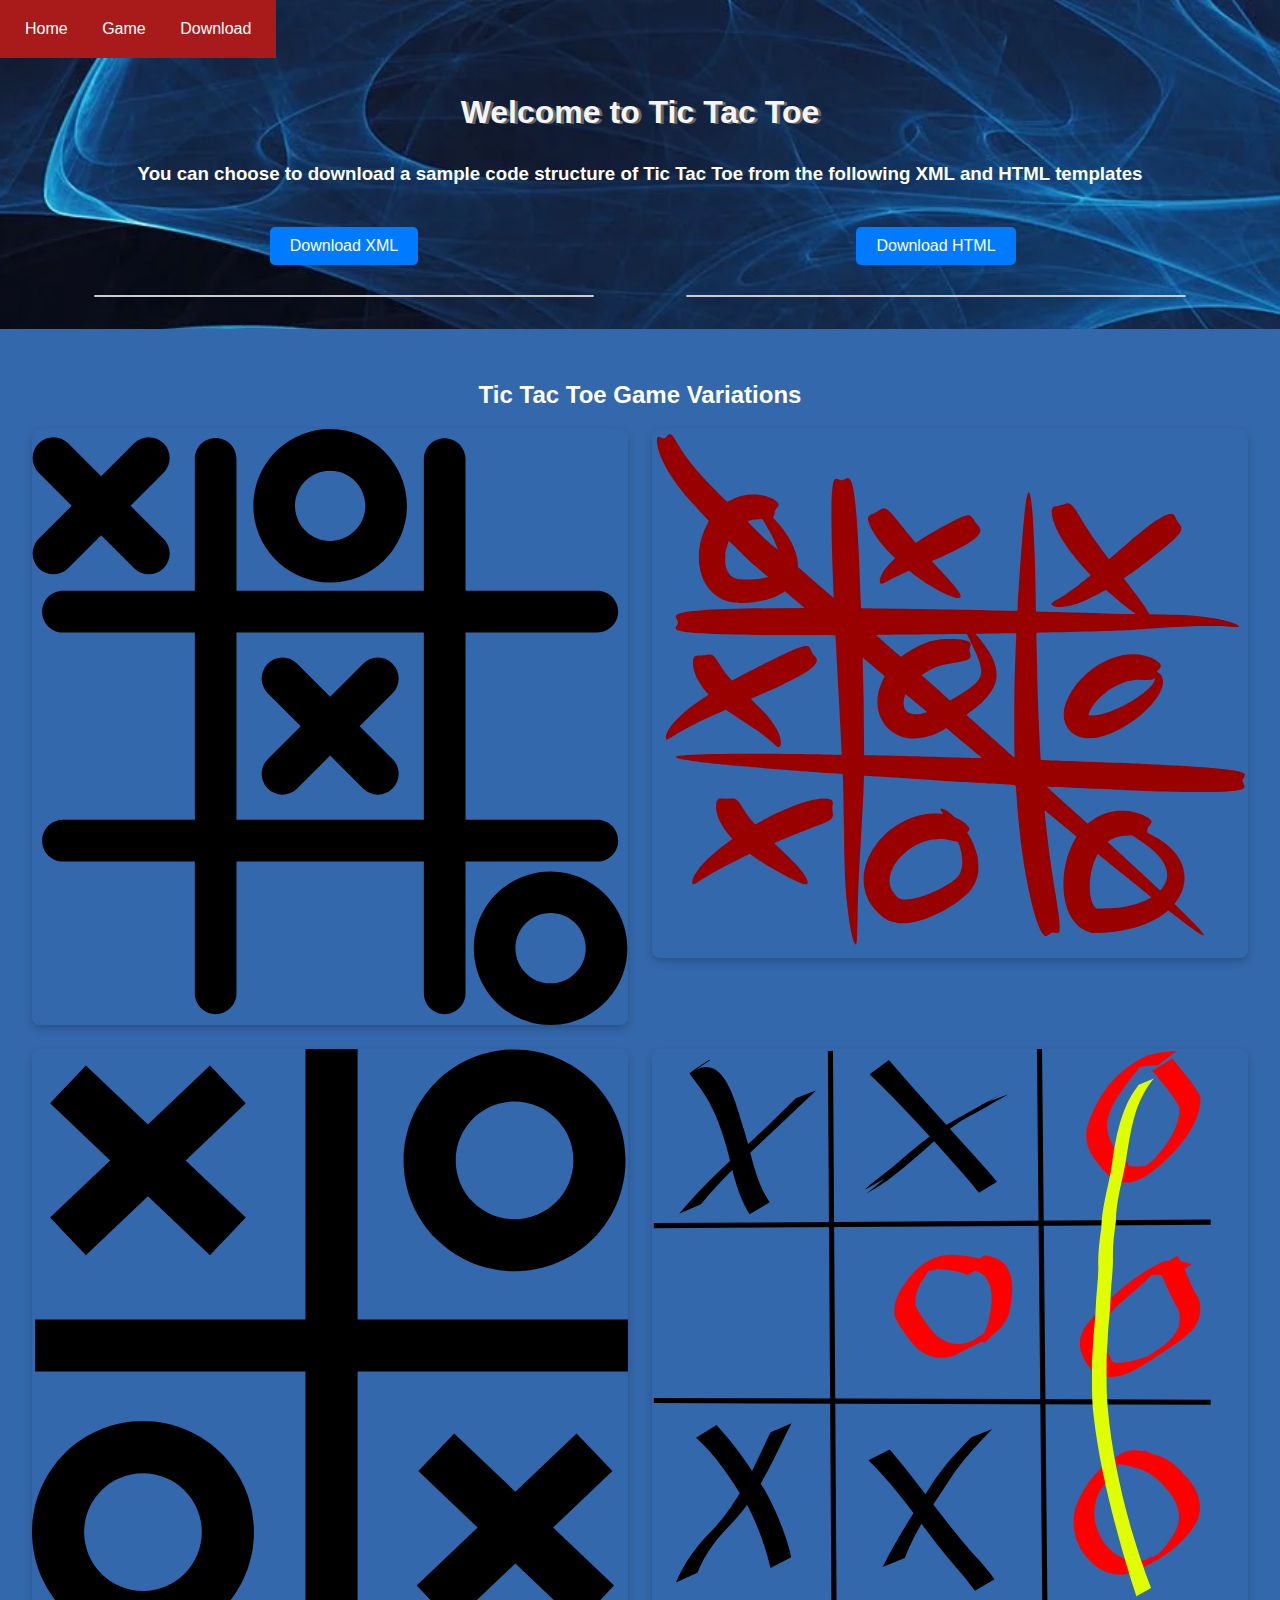
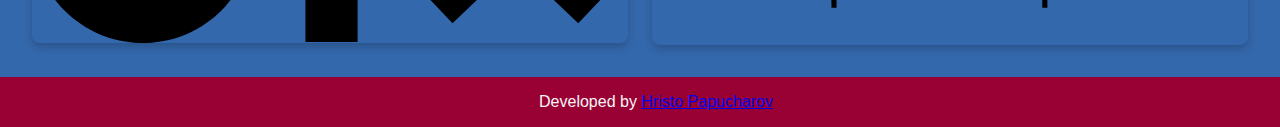
==== download.html @ 0cb34deb "Added Download Page" ====
<!doctype html>
<html lang="en">
<head>
    <meta charset="UTF-8">
    <meta name="viewport" content="width=device-width, initial-scale=1.0">
    <link rel="stylesheet" href="css/homestyle.css">
    <title>Home Page</title>
</head>
<body>
    <main>
        <menu>
            <a href="home.html">Home</a>
            <a href="index.html">Game</a>
            <a href="download.html">Download</a>
        </menu>
        <header>
            <h1>Welcome to Tic Tac Toe</h1>
            <h3>You can choose to download a sample code structure of Tic Tac Toe from the following XML and HTML templates</h3>
        </header>

        <div class="container">
            <section class="expandable-section">
                <button id="toggleButton1" class="toggle-button">Download XML</button>
                <div id="expandableContent" class="content-box">
                    <div class="text-content" id="textContent">
                        <p>
                            Click the button below to show the sample code.
                        </p>
                        <a id="downloadButton" class="download-button" href="example-file.txt" download>
                            Show Code
                        </a>
                    </div>
                </div>
            </section>

            <section class="expandable-section">
                <button id="toggleButton2" class="toggle-button">Download HTML</button>
                <div id="expandableContent" class="content-box">
                    <div class="text-content" id="textContent">
                        <p>
                            Click the button below to show the sample code.
                        </p>
                        <a id="downloadButton" class="download-button" href="example-file.txt" download>
                            Show Code
                        </a>
                    </div>
                </div>
            </section>
            
        </div>
        <section class="gallery">
            <h2>Tic Tac Toe Game Variations</h2>
            <div class="gallery-grid">
                <img src="css/tic-tac-toe-game.svg" alt="Game Screenshot 1">
                <img src="css/Tic_tac_toe-game-2.svg" alt="Game Screenshot 2">
                <img src="css/tic-tac-toe-game-3.svg" alt="Game Screenshot 3">
                <img src="css/Tic-tac-toe-game4.svg" alt="Game Screenshot 4">
            </div>
        </section>
        <footer>
            <div>Developed by <a href="https://github.com/hpapucha">Hristo Papucharov</a></div>
        </footer>
    </main>
    <script src="download.js"></script>
</body>
</html>
---- css/homestyle.css ----
/* General Styles */
body {
    /* background-color: #c79f00; */
    background-image: url(blue.jpg);
    background-size: cover;
    background-position: center;
    font-family: Helvetica, sans-serif;
    margin: 0;
    padding: 0;
}

h1 {
    color: whitesmoke;
    text-align: center;
    text-shadow: 3px 1px 0 #666;
    margin: 1em 0;
    
}

h2, h3 {
    color: #fff;
    text-align: center;
}

/* Navigation Bar */
menu {
    background-color: #a91b1b;
    overflow: hidden;
    text-align: center;
    padding: 10px;
    display: inline-block;
    margin: 0;
}

menu a {
    text-decoration: none;
    color: white;
    padding: 10px 15px;
    display: inline-block;
    transition: background-color 0.3s ease;
}

menu a:hover {
    background-color: #575757;
}

/* Container Styling */
.container {
    display: flex;
    justify-content: space-around;
    align-items: flex-start;
    gap: 2em;
    margin: 2em auto;
    width: 90%;
    max-width: 1200px;
    flex-wrap: wrap;
}

/* Introduction Section */
.intro-box {
    background-color: #990033;
    color: whitesmoke;
    padding: 1.5em;
    border-radius: 8px;
    box-shadow: 0 4px 8px rgba(0, 0, 0, 0.1);
    flex: 1;
    min-width: 280px;
    text-align: center;
}

.image-box {
    text-align: center;
    flex: 1;
    min-width: 280px;
}

.game-image {
    width: 100%;
    max-width: 400px;
    border-radius: 8px;
    box-shadow: 0 4px 8px rgba(0, 0, 0, 0.2);
    margin-top: 1em;
}

/* Features Section */
.features {
    background-color: #a91b1b;
    color: whitesmoke;
    padding: 2em;
    border-radius: 8px;
    margin: 2em auto;
    width: 80%;
    max-width: 600px;
    text-align: center;
}

.features ul {
    list-style: none;
    padding: 0;
    margin: 0;
}

.features li {
    margin: 0.5em 0;
}

/* Gallery Section */
.gallery {
    padding: 2em;
    text-align: center;
    background-color: rgb(52, 104, 172)
}

.gallery-grid {
    display: grid;
    grid-template-columns: repeat(2, 1fr);
    gap: 1.5em;
    margin-top: 1em;
}

.gallery-grid img {
    width: 100%;
    border-radius: 8px;
    box-shadow: 0 4px 8px rgba(0, 0, 0, 0.2);
}

/* Footer */
footer {
    background-color: #990033;
    color: whitesmoke;
    padding: 1em;
    text-align: center;
    position: relative;
    bottom: 0;
    width: 100%;
}

/* Responsive Media Queries */
@media (max-width: 768px) {
    .container {
        flex-direction: column;
        align-items: center;
    }
    
    .gallery-grid {
        grid-template-columns: 1fr;
    }
}

/* Expandable Section */
.expandable-section {
    text-align: center;
    width: 100%;
    max-width: 500px;
}

/* Buttons */
.toggle-button, .download-button {
    padding: 10px 20px;
    font-size: 16px;
    border: none;
    border-radius: 5px;
    cursor: pointer;
    margin: 10px 0;
    text-decoration: none;
    display: inline-block;
}

.toggle-button {
    background-color: #007BFF;
    color: white;
    transition: background-color 0.3s ease;
}

.toggle-button:hover {
    background-color: #0056b3;
}

.download-button {
    background-color: #28a745;
    color: white;
    transition: background-color 0.3s ease;
}

.download-button:hover {
    background-color: #1e7e34;
}

/* Animated Collapsible Content */
.content-box {
    max-height: 0;
    overflow: hidden;
    transition: max-height 0.5s ease, padding 0.5s ease;
    padding: 0;
    background-color: #ffffff;
    border: 1px solid #ccc;
    border-radius: 8px;
    box-shadow: 0 4px 6px rgba(0, 0, 0, 0.1);
    margin-top: 20px;
}

.content-box.open {
    max-height: 200px;
    padding: 20px;
}

.text-content {
    display: none;
}
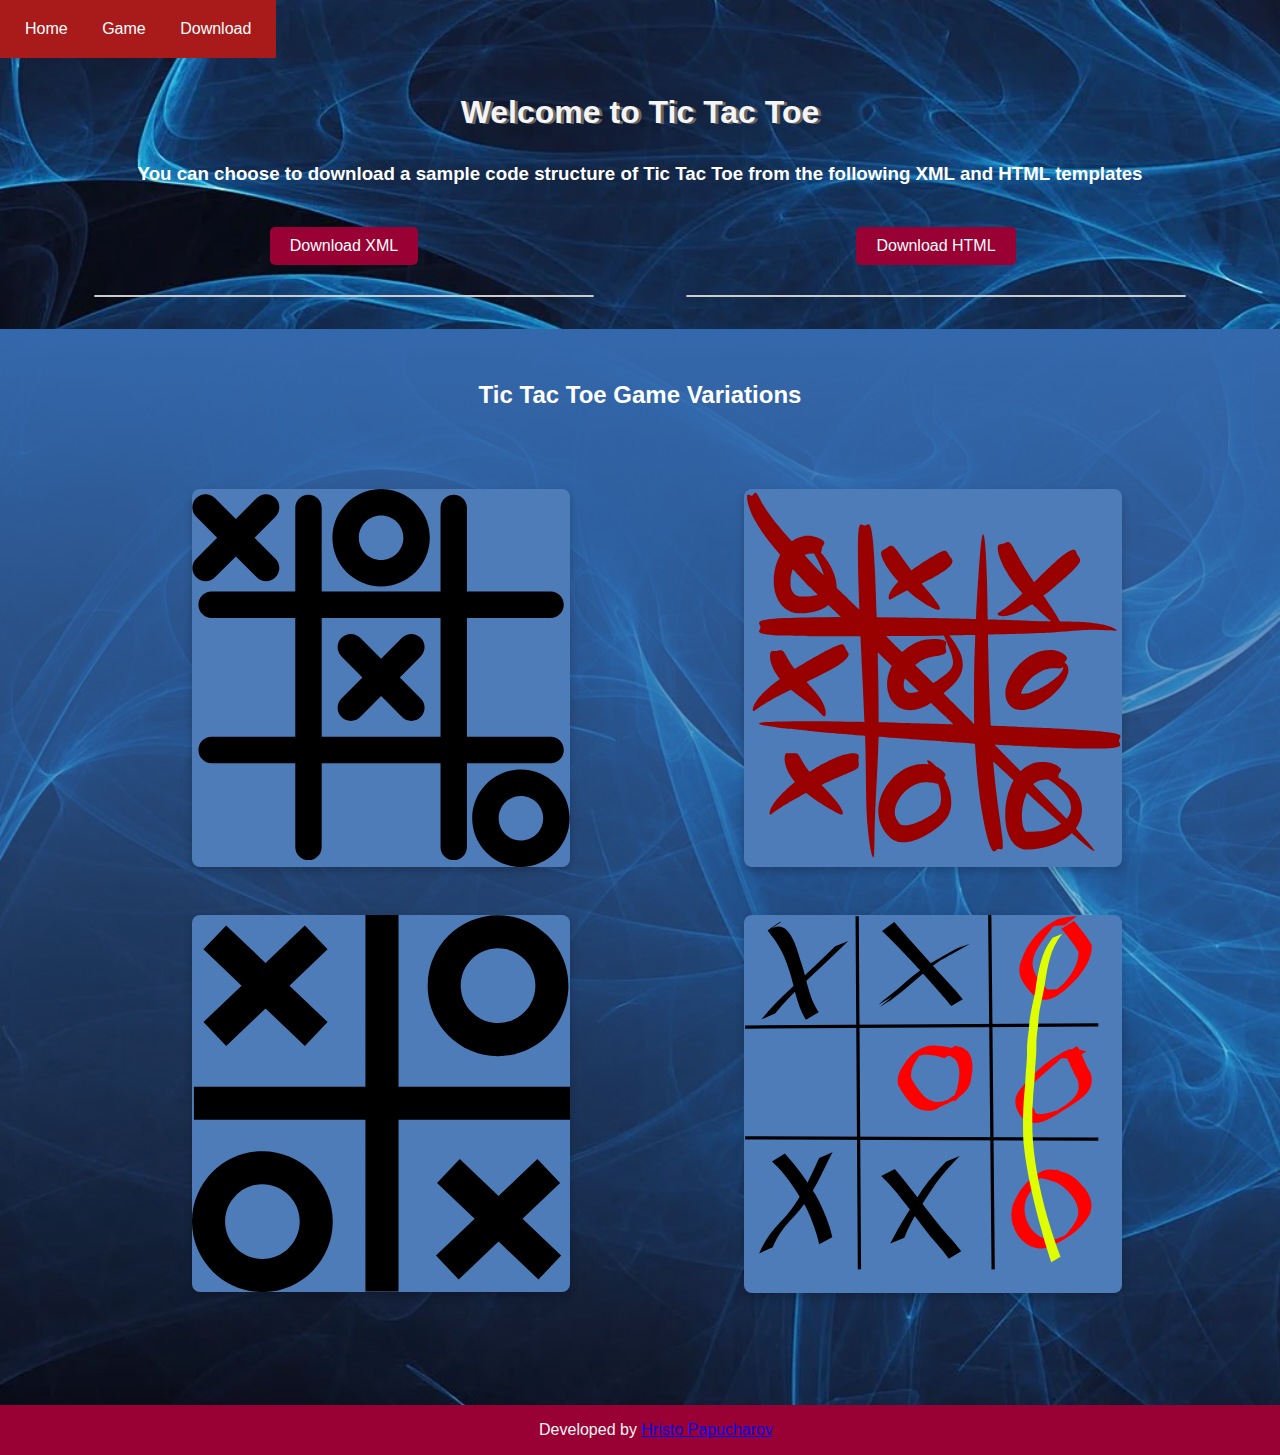
==== commit 2b7bb231: "CSS Updates" ====
--- a/download.html
+++ b/download.html
@@ -8,6 +8,7 @@
 </head>
 <body>
     <main>
+        <!-- Menu Area -->
         <menu>
             <a href="home.html">Home</a>
             <a href="index.html">Game</a>
@@ -17,7 +18,7 @@
             <h1>Welcome to Tic Tac Toe</h1>
             <h3>You can choose to download a sample code structure of Tic Tac Toe from the following XML and HTML templates</h3>
         </header>
-
+        <!-- Download Area -->
         <div class="container">
             <section class="expandable-section">
                 <button id="toggleButton1" class="toggle-button">Download XML</button>
@@ -48,6 +49,7 @@
             </section>
             
         </div>
+        <!-- Gallery Area -->
         <section class="gallery">
             <h2>Tic Tac Toe Game Variations</h2>
             <div class="gallery-grid">
@@ -57,6 +59,8 @@
                 <img src="css/Tic-tac-toe-game4.svg" alt="Game Screenshot 4">
             </div>
         </section>
+
+        <!-- Footer  -->
         <footer>
             <div>Developed by <a href="https://github.com/hpapucha">Hristo Papucharov</a></div>
         </footer>
--- a/css/homestyle.css
+++ b/css/homestyle.css
@@ -1,6 +1,5 @@
 /* General Styles */
 body {
-    /* background-color: #c79f00; */
     background-image: url(blue.jpg);
     background-size: cover;
     background-position: center;
@@ -84,7 +83,7 @@
 
 /* Features Section */
 .features {
-    background-color: #a91b1b;
+    background-color: #990033;
     color: whitesmoke;
     padding: 2em;
     border-radius: 8px;
@@ -108,20 +107,30 @@
 .gallery {
     padding: 2em;
     text-align: center;
-    background-color: rgb(52, 104, 172)
+    background: linear-gradient(to bottom, rgb(52, 104, 172), rgba(52, 104, 172, 0));
+
 }
 
 .gallery-grid {
     display: grid;
     grid-template-columns: repeat(2, 1fr);
-    gap: 1.5em;
-    margin-top: 1em;
+    gap: 3em;
+    margin-top: 5em;
+    margin-left: 10em;
+    margin-bottom: 5em;
+    
+}
+
+.gallery-grid img:hover {
+    transform: scale(1.1);
+    background-color:white;
 }
 
 .gallery-grid img {
-    width: 100%;
+    width: 75%;
     border-radius: 8px;
     box-shadow: 0 4px 8px rgba(0, 0, 0, 0.2);
+    background-color:rgb(77, 124, 185)
 }
 
 /* Footer */
@@ -154,6 +163,14 @@
     max-width: 500px;
 }
 
+.content-box.open{
+    background-color: rgb(52, 104, 172);
+}
+
+.text-content p{
+    color: white;
+}
+
 /* Buttons */
 .toggle-button, .download-button {
     padding: 10px 20px;
@@ -167,7 +184,7 @@
 }
 
 .toggle-button {
-    background-color: #007BFF;
+    background-color: #990033;
     color: white;
     transition: background-color 0.3s ease;
 }
@@ -177,7 +194,7 @@
 }
 
 .download-button {
-    background-color: #28a745;
+    background-color: #990033;
     color: white;
     transition: background-color 0.3s ease;
 }
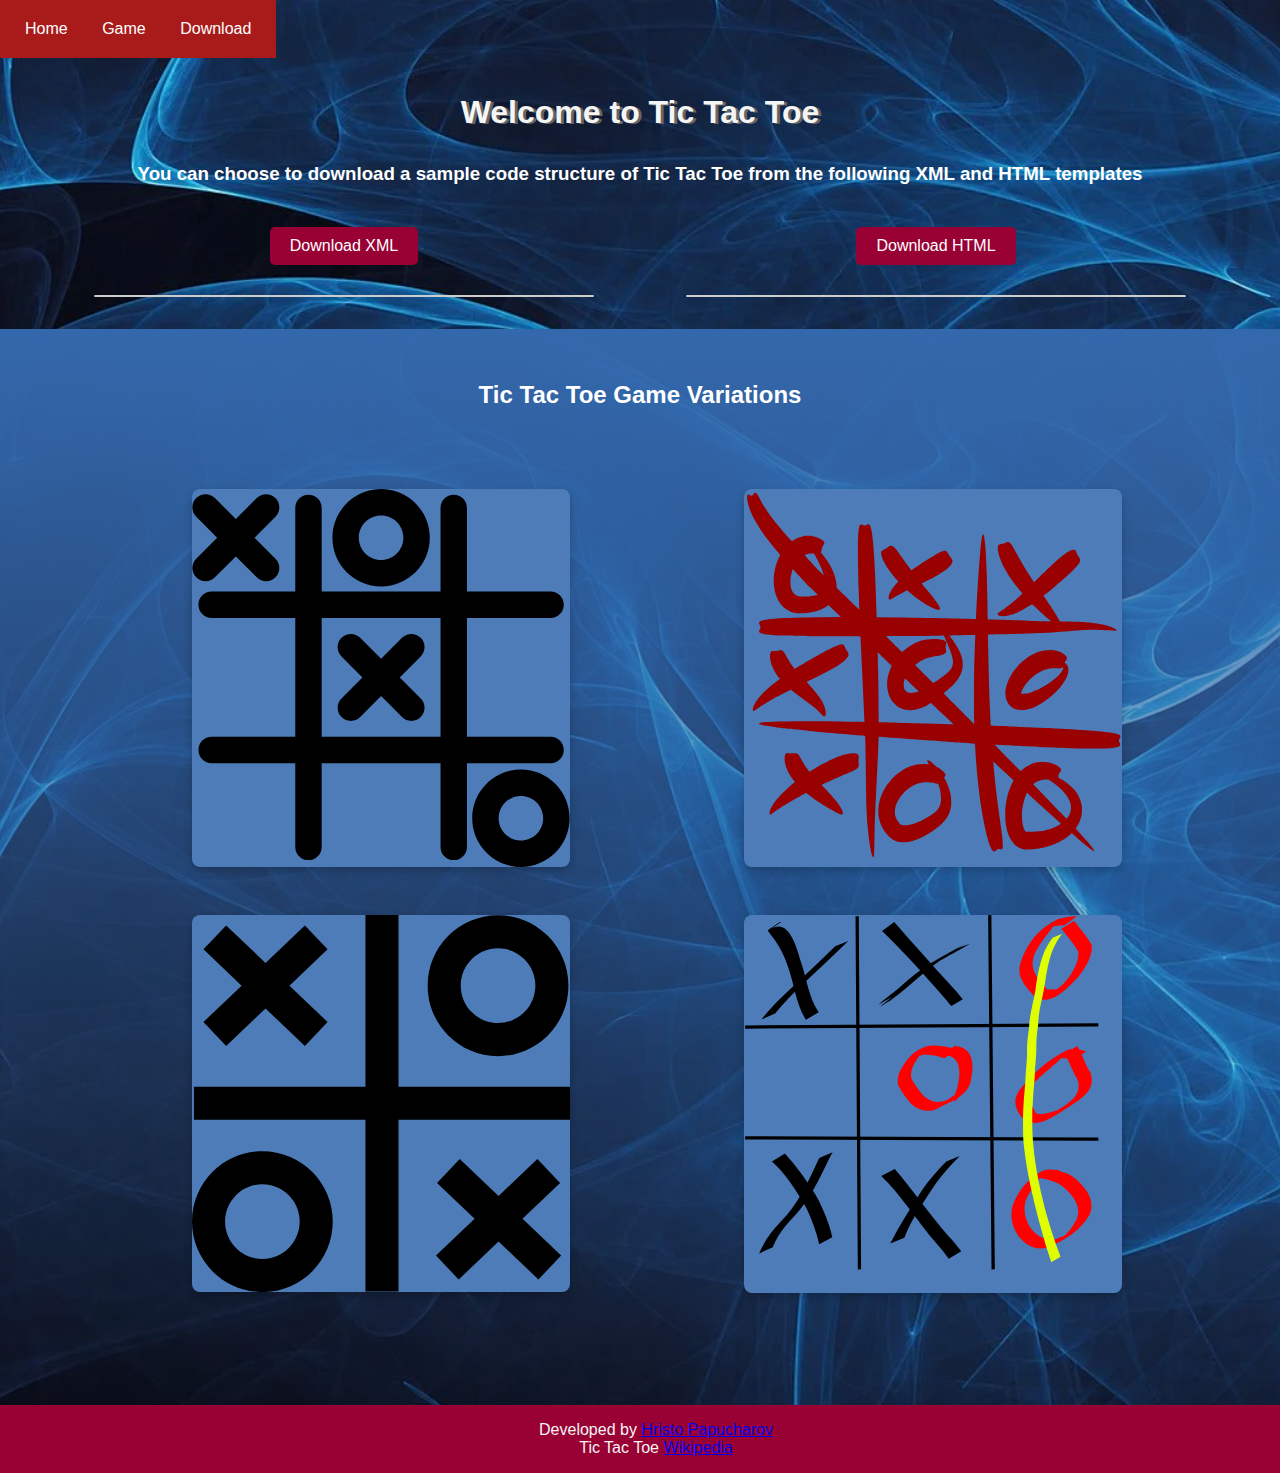
==== commit 2ed658c7: "Polishing" ====
--- a/download.html
+++ b/download.html
@@ -63,6 +63,7 @@
         <!-- Footer  -->
         <footer>
             <div>Developed by <a href="https://github.com/hpapucha">Hristo Papucharov</a></div>
+            <div>Tic Tac Toe <a href="https://en.wikipedia.org/wiki/Tic-tac-toe">Wikipedia</a></div>
         </footer>
     </main>
     <script src="download.js"></script>
--- a/css/homestyle.css
+++ b/css/homestyle.css
@@ -40,7 +40,7 @@
 }
 
 menu a:hover {
-    background-color: #575757;
+    background-color: #0056b3;
 }
 
 /* Container Styling */
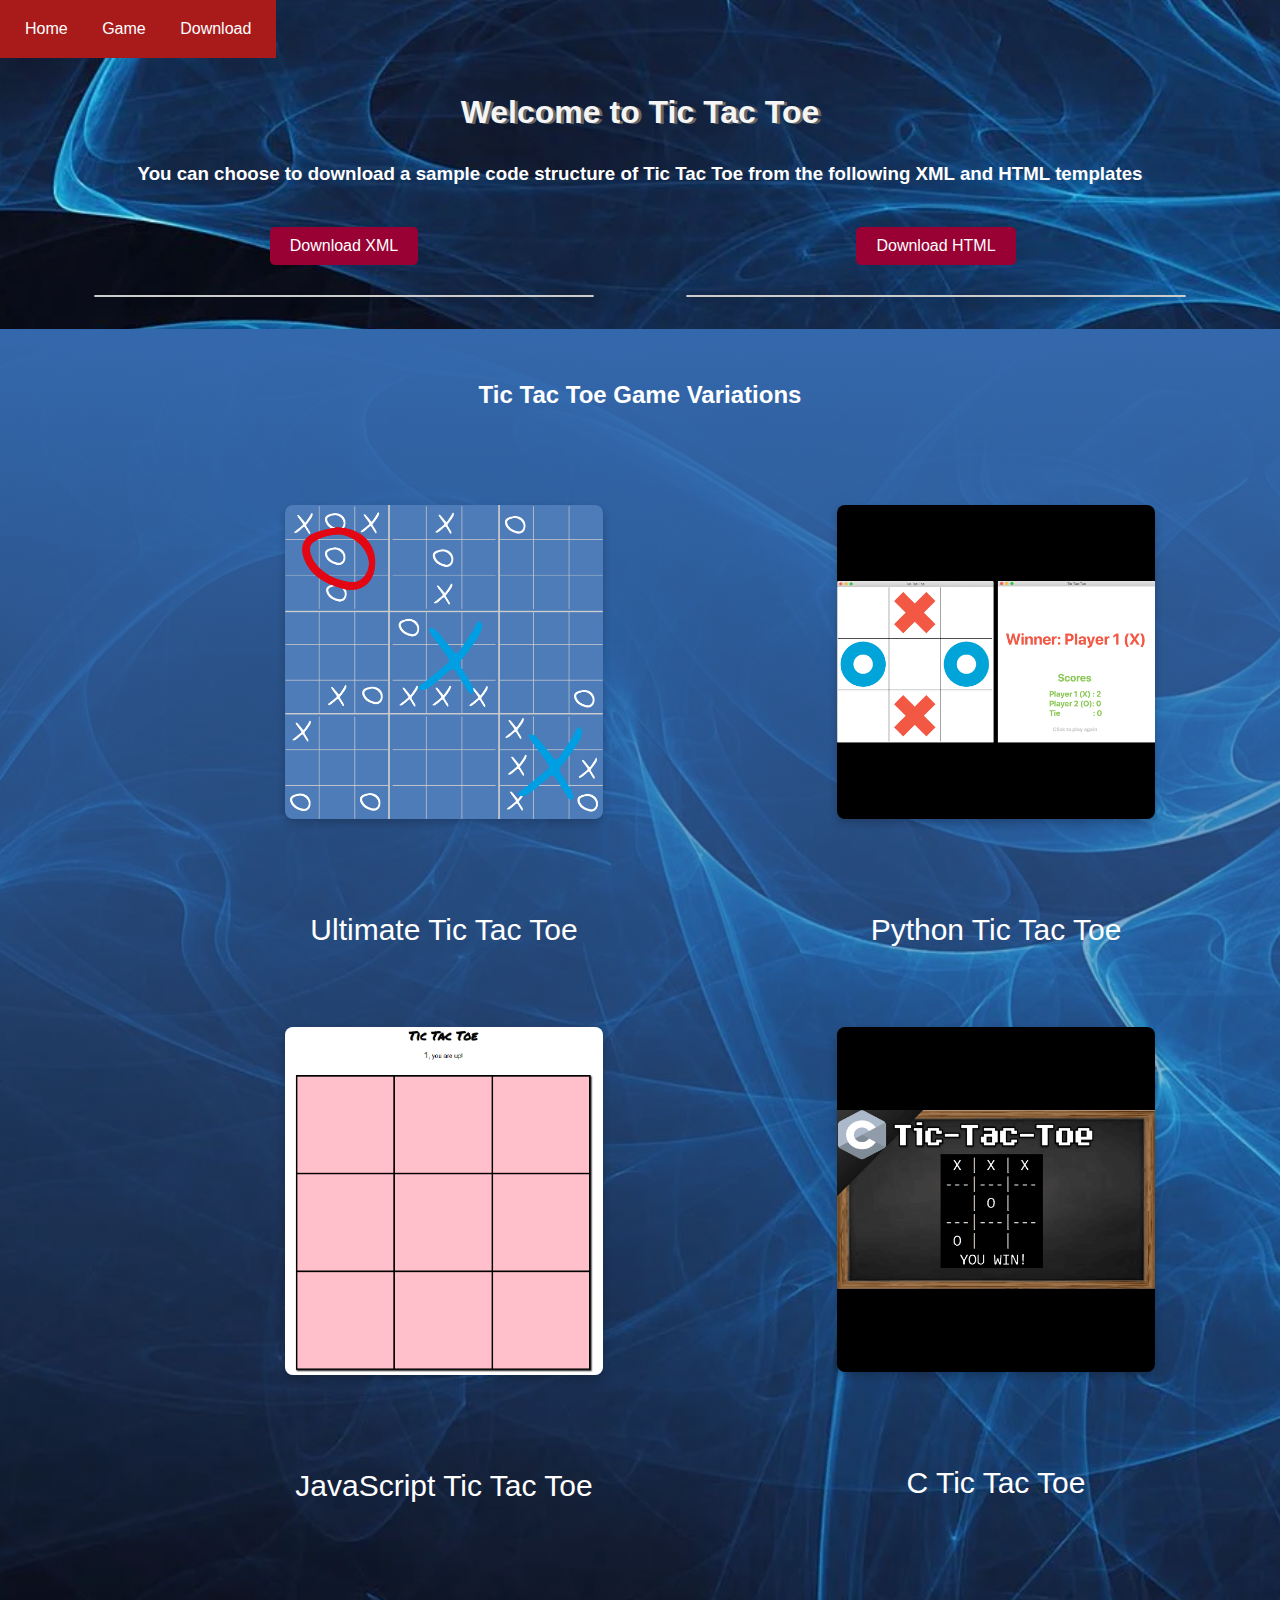
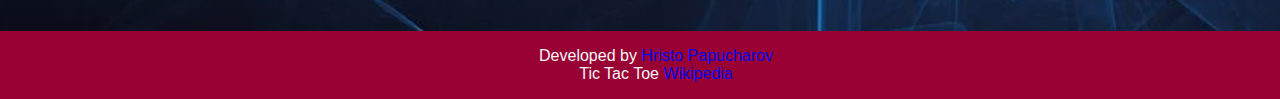
==== commit 240a3b6f: "added HTML file and variations" ====
--- a/download.html
+++ b/download.html
@@ -27,7 +27,7 @@
                         <p>
                             Click the button below to show the sample code.
                         </p>
-                        <a id="downloadButton" class="download-button" href="example-file.txt" download>
+                        <a id="downloadButton" class="download-button" href="XML.xml" download>
                             Show Code
                         </a>
                     </div>
@@ -41,7 +41,7 @@
                         <p>
                             Click the button below to show the sample code.
                         </p>
-                        <a id="downloadButton" class="download-button" href="example-file.txt" download>
+                        <a id="downloadButton" class="download-button" href="HTML.txt" download>
                             Show Code
                         </a>
                     </div>
@@ -53,10 +53,26 @@
         <section class="gallery">
             <h2>Tic Tac Toe Game Variations</h2>
             <div class="gallery-grid">
-                <img src="css/tic-tac-toe-game.svg" alt="Game Screenshot 1">
-                <img src="css/Tic_tac_toe-game-2.svg" alt="Game Screenshot 2">
-                <img src="css/tic-tac-toe-game-3.svg" alt="Game Screenshot 3">
-                <img src="css/Tic-tac-toe-game4.svg" alt="Game Screenshot 4">
+                <a href="https://tictactoefree.com/ultimate-tic-tac-toe/" target="_blank"> 
+                    <figure> <img src="css/ultimate.png" alt="Ultimate Screenshot 1"> 
+                        <figcaption>Ultimate Tic Tac Toe</figcaption> 
+                    </figure> 
+                </a>
+                <a href="https://github.com/aqeelanwar/Tic-Tac-Toe" target="_blank"> 
+                    <figure> <img src="css/python.png" alt="Python Screenshot 2"> 
+                        <figcaption>Python Tic Tac Toe</figcaption> 
+                    </figure> 
+                </a>
+                <a href="https://github.com/robhitt/tic-tac-toe-js?tab=readme-ov-file" target="_blank"> 
+                    <figure> <img src="css/javascriptT.png" alt="JavaScript Screenshot 3"> 
+                        <figcaption>JavaScript Tic Tac Toe</figcaption> 
+                    </figure> 
+                </a>
+                <a href="https://github.com/abhixsh/Tic-Tac-Toe-Game" target="_blank"> 
+                    <figure> <img src="css/C.png" alt="C Screenshot 1"> 
+                        <figcaption>C Tic Tac Toe</figcaption> 
+                    </figure> 
+                </a>
             </div>
         </section>
 
--- a/css/homestyle.css
+++ b/css/homestyle.css
@@ -133,6 +133,20 @@
     background-color:rgb(77, 124, 185)
 }
 
+figcaption {
+    padding-top: 3em;
+    font-size: 30px;
+    color:white;
+}
+
+figcaption:hover {
+    transform: scale(1.1);
+}
+
+a {
+    text-decoration: none;
+}
+
 /* Footer */
 footer {
     background-color: #990033;
